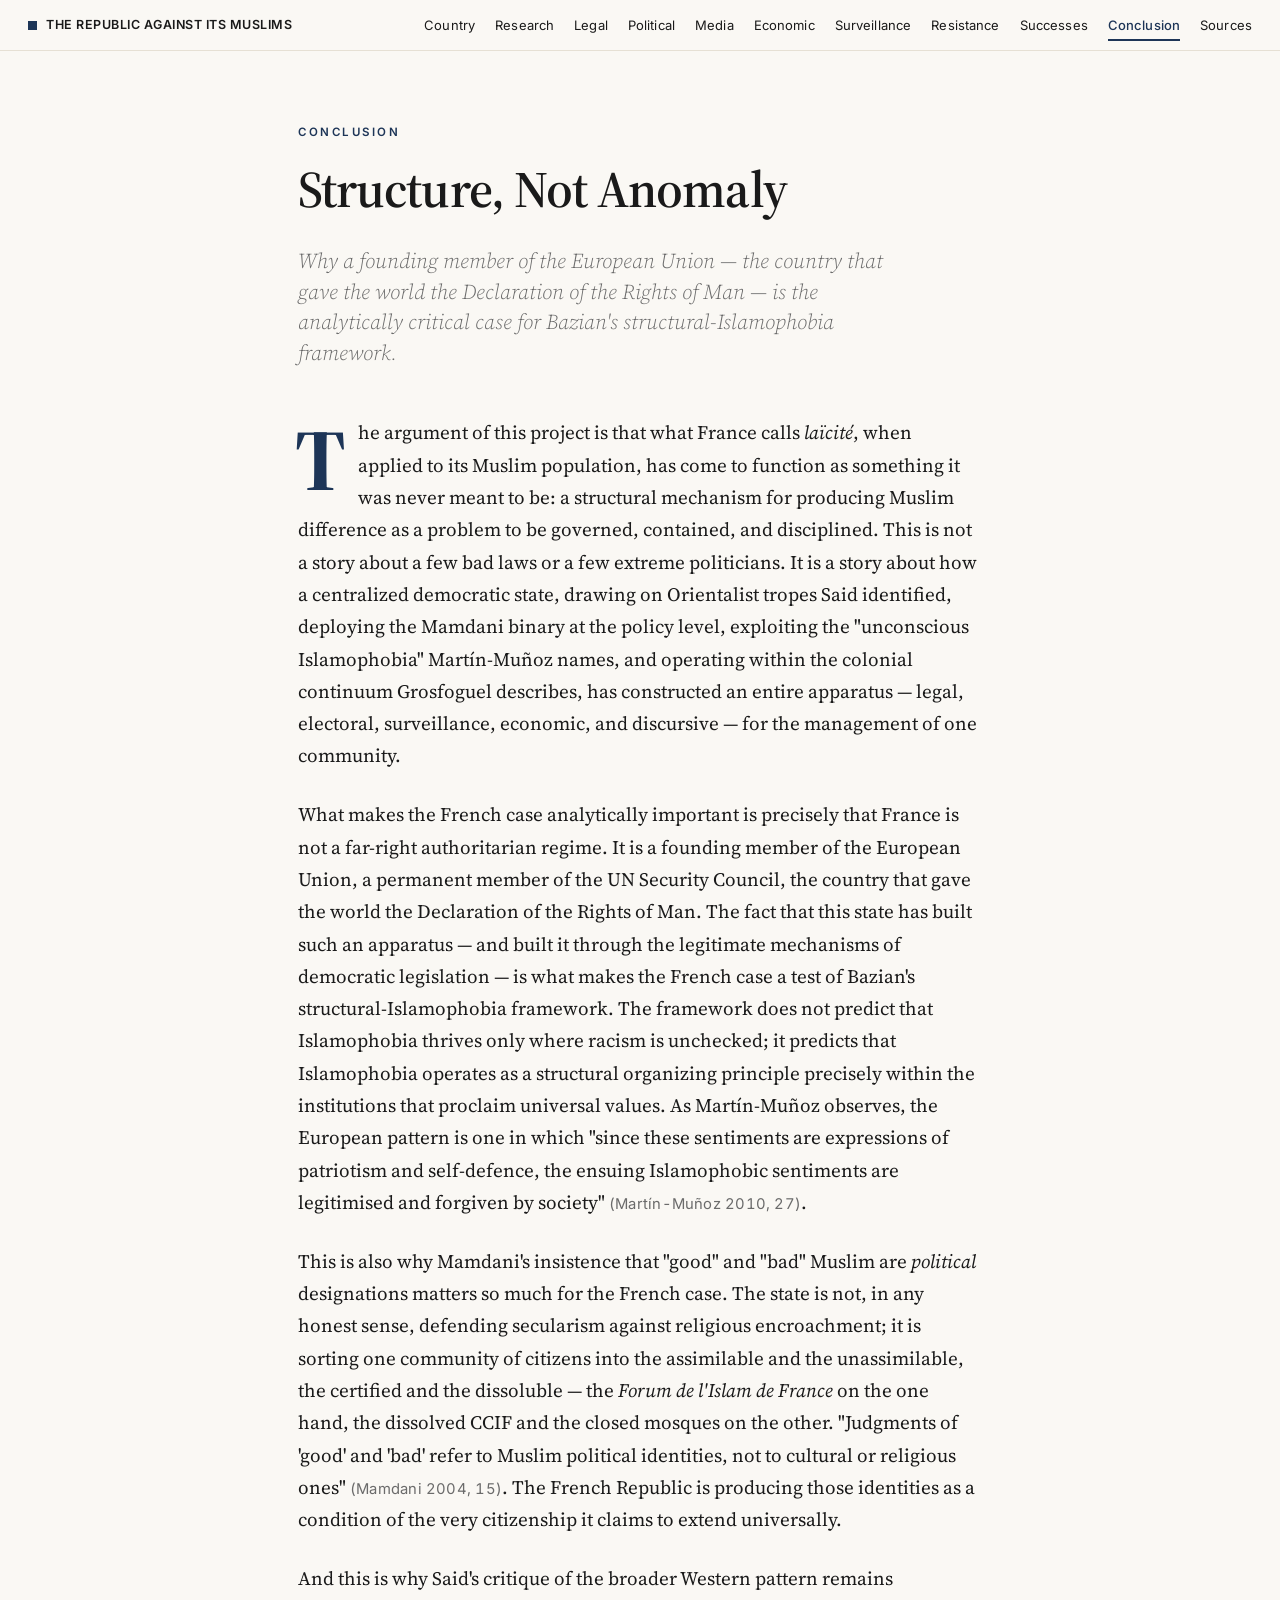
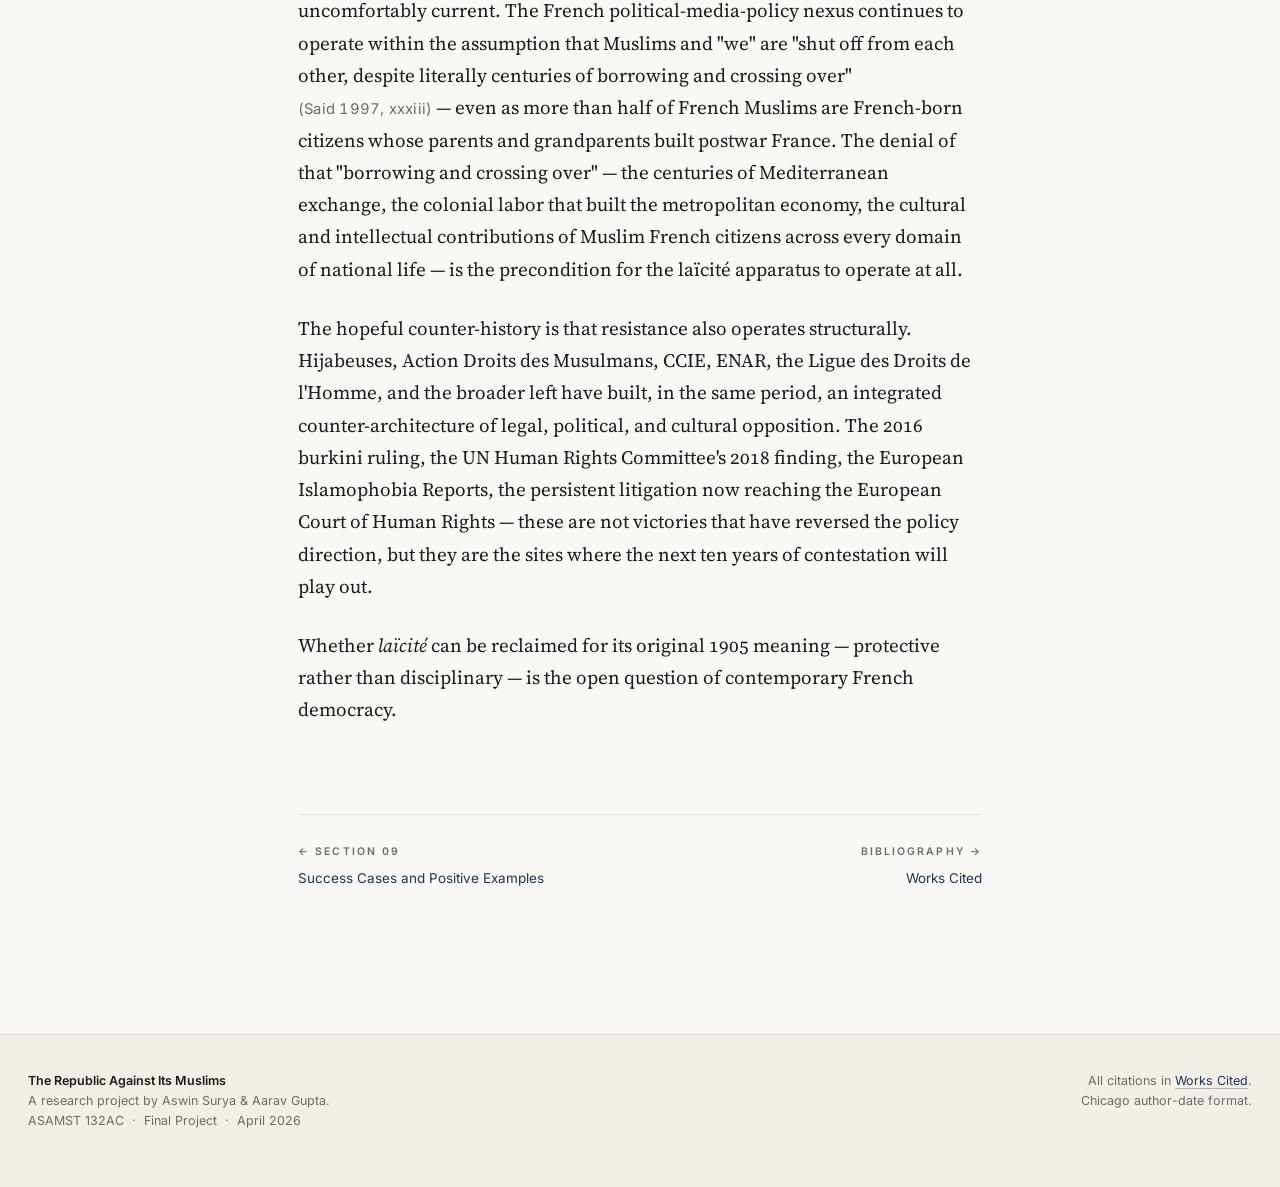
==== conclusion.html @ 01d6fddf "Initial commit: static site for ASAMST 132AC final project Multi-page editorial site presenting "The" ====
<!DOCTYPE html>
<html lang="en">
<head>
  <meta charset="utf-8">
  <meta name="viewport" content="width=device-width, initial-scale=1">
  <title>Conclusion: Structure, Not Anomaly · The Republic Against Its Muslims</title>
  <link rel="preconnect" href="https://fonts.googleapis.com">
  <link rel="preconnect" href="https://fonts.gstatic.com" crossorigin>
  <link href="https://fonts.googleapis.com/css2?family=Inter:wght@400;500;600&family=Source+Serif+4:ital,opsz,wght@0,8..60,300..700;1,8..60,300..700&display=swap" rel="stylesheet">
  <link rel="stylesheet" href="css/style.css">
</head>
<body>

<nav class="site-nav" aria-label="Primary">
  <div class="nav-inner">
    <a class="nav-brand" href="index.html"><span class="brand-mark"></span>The Republic Against Its Muslims</a>
    <button class="nav-toggle" aria-label="Toggle navigation" aria-controls="primary-nav-links"><span></span></button>
    <ul class="nav-links" id="primary-nav-links">
      <li><a href="country-profile.html">Country</a></li>
      <li><a href="research.html">Research</a></li>
      <li><a href="legal.html">Legal</a></li>
      <li><a href="political.html">Political</a></li>
      <li><a href="media.html">Media</a></li>
      <li><a href="economic.html">Economic</a></li>
      <li><a href="surveillance.html">Surveillance</a></li>
      <li><a href="counter-orgs.html">Resistance</a></li>
      <li><a href="success.html">Successes</a></li>
      <li><a href="conclusion.html" class="active">Conclusion</a></li>
      <li><a href="works-cited.html">Sources</a></li>
    </ul>
  </div>
</nav>

<main class="page">

  <span class="eyebrow">Conclusion</span>
  <h1>Structure, Not Anomaly</h1>
  <p class="deck">Why a founding member of the European Union — the country that gave the world the Declaration of the Rights of Man — is the analytically critical case for Bazian's structural-Islamophobia framework.</p>

  <p class="lede">The argument of this project is that what France calls <em>laïcité</em>, when applied to its Muslim population, has come to function as something it was never meant to be: a structural mechanism for producing Muslim difference as a problem to be governed, contained, and disciplined. This is not a story about a few bad laws or a few extreme politicians. It is a story about how a centralized democratic state, drawing on Orientalist tropes Said identified, deploying the Mamdani binary at the policy level, exploiting the "unconscious Islamophobia" Martín-Muñoz names, and operating within the colonial continuum Grosfoguel describes, has constructed an entire apparatus — legal, electoral, surveillance, economic, and discursive — for the management of one community.</p>

  <p>What makes the French case analytically important is precisely that France is not a far-right authoritarian regime. It is a founding member of the European Union, a permanent member of the UN Security Council, the country that gave the world the Declaration of the Rights of Man. The fact that this state has built such an apparatus — and built it through the legitimate mechanisms of democratic legislation — is what makes the French case a test of Bazian's structural-Islamophobia framework. The framework does not predict that Islamophobia thrives only where racism is unchecked; it predicts that Islamophobia operates as a structural organizing principle precisely within the institutions that proclaim universal values. As Martín-Muñoz observes, the European pattern is one in which "since these sentiments are expressions of patriotism and self-defence, the ensuing Islamophobic sentiments are legitimised and forgiven by society" <span class="cite">(Martín-Muñoz 2010, 27)</span>.</p>

  <p>This is also why Mamdani's insistence that "good" and "bad" Muslim are <em>political</em> designations matters so much for the French case. The state is not, in any honest sense, defending secularism against religious encroachment; it is sorting one community of citizens into the assimilable and the unassimilable, the certified and the dissoluble — the <em>Forum de l'Islam de France</em> on the one hand, the dissolved CCIF and the closed mosques on the other. "Judgments of 'good' and 'bad' refer to Muslim political identities, not to cultural or religious ones" <span class="cite">(Mamdani 2004, 15)</span>. The French Republic is producing those identities as a condition of the very citizenship it claims to extend universally.</p>

  <p>And this is why Said's critique of the broader Western pattern remains uncomfortably current. The French political-media-policy nexus continues to operate within the assumption that Muslims and "we" are "shut off from each other, despite literally centuries of borrowing and crossing over" <span class="cite">(Said 1997, xxxiii)</span> — even as more than half of French Muslims are French-born citizens whose parents and grandparents built postwar France. The denial of that "borrowing and crossing over" — the centuries of Mediterranean exchange, the colonial labor that built the metropolitan economy, the cultural and intellectual contributions of Muslim French citizens across every domain of national life — is the precondition for the laïcité apparatus to operate at all.</p>

  <p>The hopeful counter-history is that resistance also operates structurally. Hijabeuses, Action Droits des Musulmans, CCIE, ENAR, the Ligue des Droits de l'Homme, and the broader left have built, in the same period, an integrated counter-architecture of legal, political, and cultural opposition. The 2016 burkini ruling, the UN Human Rights Committee's 2018 finding, the European Islamophobia Reports, the persistent litigation now reaching the European Court of Human Rights — these are not victories that have reversed the policy direction, but they are the sites where the next ten years of contestation will play out.</p>

  <p>Whether <em>laïcité</em> can be reclaimed for its original 1905 meaning — protective rather than disciplinary — is the open question of contemporary French democracy.</p>

  <nav class="page-nav" aria-label="Section navigation">
    <a class="prev" href="success.html"><span class="label">← Section 09</span>Success Cases and Positive Examples</a>
    <a class="next" href="works-cited.html"><span class="label">Bibliography →</span>Works Cited</a>
  </nav>

</main>

<footer class="site-footer">
  <div class="footer-inner">
    <div>
      <strong>The Republic Against Its Muslims</strong><br>
      A research project by Aswin Surya &amp; Aarav Gupta.<br>
      ASAMST 132AC &nbsp;·&nbsp; Final Project &nbsp;·&nbsp; April 2026
    </div>
    <div class="footer-meta">
      All citations in <a href="works-cited.html">Works Cited</a>.<br>
      Chicago author-date format.
    </div>
  </div>
</footer>

<script src="js/nav.js"></script>
</body>
</html>
---- css/style.css ----
/* ============================================================
   The Republic Against Its Muslims — site styles
   Editorial / longform. Source Serif 4 + Inter. Republican blue.
   ============================================================ */

:root {
  --bg: #faf8f4;
  --bg-alt: #f3efe7;
  --text: #1a1a1a;
  --text-soft: #2a2a2a;
  --text-muted: #6b6b6b;
  --accent: #1d3557;
  --accent-deep: #0f2238;
  --accent-soft: #5b6f8c;
  --rule: #e6e0d4;
  --rule-strong: #c9c2b3;
  --warn: #8b3a2f;
  --serif: 'Source Serif 4', 'Source Serif Pro', Georgia, 'Times New Roman', serif;
  --sans: 'Inter', -apple-system, BlinkMacSystemFont, 'Helvetica Neue', Arial, sans-serif;
}

* { box-sizing: border-box; margin: 0; padding: 0; }

html {
  -webkit-text-size-adjust: 100%;
  scroll-behavior: smooth;
}

body {
  font-family: var(--serif);
  font-size: 19px;
  line-height: 1.7;
  color: var(--text);
  background: var(--bg);
  font-feature-settings: "kern" 1, "liga" 1, "onum" 1;
  -webkit-font-smoothing: antialiased;
  -moz-osx-font-smoothing: grayscale;
}

::selection {
  background: var(--accent);
  color: #fff;
}

a {
  color: var(--accent);
  text-decoration: underline;
  text-decoration-thickness: 1px;
  text-underline-offset: 3px;
  text-decoration-color: rgba(29, 53, 87, 0.35);
  transition: text-decoration-color 0.18s;
}

a:hover {
  text-decoration-color: var(--accent);
}

/* ============================================================
   Top navigation
   ============================================================ */

.site-nav {
  position: sticky;
  top: 0;
  z-index: 100;
  background: rgba(250, 248, 244, 0.96);
  backdrop-filter: saturate(140%) blur(10px);
  -webkit-backdrop-filter: saturate(140%) blur(10px);
  border-bottom: 1px solid var(--rule);
}

.nav-inner {
  max-width: 1400px;
  margin: 0 auto;
  padding: 14px 28px;
  display: flex;
  align-items: center;
  justify-content: space-between;
  gap: 28px;
}

.nav-brand {
  font-family: var(--sans);
  font-size: 12.5px;
  font-weight: 600;
  letter-spacing: 0.04em;
  text-transform: uppercase;
  color: var(--text);
  text-decoration: none;
  white-space: nowrap;
  display: flex;
  align-items: center;
  gap: 9px;
}

.nav-brand:hover { text-decoration: none; }

.brand-mark {
  display: inline-block;
  width: 9px;
  height: 9px;
  background: var(--accent);
}

.nav-links {
  display: flex;
  gap: 20px;
  list-style: none;
  font-family: var(--sans);
  font-size: 13px;
  letter-spacing: 0.01em;
  margin: 0;
  padding: 0;
}

.nav-links li { margin: 0; padding: 0; }

.nav-links a {
  color: var(--text);
  text-decoration: none;
  padding: 6px 0;
  border-bottom: 2px solid transparent;
  transition: border-color 0.18s, color 0.18s;
  white-space: nowrap;
}

.nav-links a:hover {
  color: var(--accent);
}

.nav-links a.active {
  border-bottom-color: var(--accent);
  color: var(--accent);
  font-weight: 500;
}

.nav-toggle {
  display: none;
  background: none;
  border: 1px solid var(--rule-strong);
  width: 40px;
  height: 40px;
  border-radius: 4px;
  cursor: pointer;
  align-items: center;
  justify-content: center;
  position: relative;
}

.nav-toggle span,
.nav-toggle span::before,
.nav-toggle span::after {
  display: block;
  width: 18px;
  height: 1.5px;
  background: var(--text);
  position: absolute;
  left: 50%;
  transform: translateX(-50%);
}

.nav-toggle span { top: 50%; transform: translate(-50%, -50%); }
.nav-toggle span::before { content: ''; top: -7px; }
.nav-toggle span::after { content: ''; top: 7px; }

@media (max-width: 1140px) {
  .nav-toggle { display: flex; }
  .nav-inner { position: relative; }
  .nav-links {
    display: none;
    position: absolute;
    top: 100%;
    left: 0;
    right: 0;
    flex-direction: column;
    background: var(--bg);
    border-bottom: 1px solid var(--rule);
    padding: 20px 28px 28px;
    gap: 14px;
    box-shadow: 0 8px 24px rgba(0,0,0,0.06);
  }
  .nav-links.open { display: flex; }
  .nav-links a { font-size: 14.5px; padding: 4px 0; }
}

/* ============================================================
   Page layout
   ============================================================ */

.page {
  max-width: 740px;
  margin: 0 auto;
  padding: 72px 28px 48px;
}

.page-wide {
  max-width: 1080px;
}

.eyebrow {
  font-family: var(--sans);
  font-size: 11.5px;
  font-weight: 600;
  letter-spacing: 0.22em;
  text-transform: uppercase;
  color: var(--accent);
  margin-bottom: 18px;
  display: block;
}

.page h1 {
  font-family: var(--serif);
  font-weight: 600;
  font-size: clamp(2.1rem, 4.4vw, 3.2rem);
  line-height: 1.12;
  letter-spacing: -0.018em;
  margin-bottom: 28px;
  color: var(--text);
}

.page > .subtitle,
.page .deck {
  font-family: var(--serif);
  font-style: italic;
  font-size: 1.32rem;
  font-weight: 300;
  line-height: 1.45;
  color: var(--text-muted);
  margin-bottom: 48px;
  max-width: 56ch;
}

.page h2 {
  font-family: var(--serif);
  font-weight: 600;
  font-size: 1.55rem;
  line-height: 1.3;
  letter-spacing: -0.005em;
  margin: 64px 0 20px;
  color: var(--text);
  max-width: 64ch;
}

.page h3 {
  font-family: var(--sans);
  font-weight: 600;
  font-size: 0.86rem;
  letter-spacing: 0.13em;
  text-transform: uppercase;
  color: var(--accent);
  margin: 44px 0 16px;
}

.page p {
  margin-bottom: 1.4em;
  max-width: 68ch;
}

.page p strong { font-weight: 600; }
.page p em { font-style: italic; }

/* Drop cap */
.lede::first-letter {
  font-family: var(--serif);
  font-weight: 700;
  font-size: 4.6em;
  float: left;
  line-height: 0.86;
  margin: 6px 12px -4px -3px;
  color: var(--accent);
}

/* Lists */
.page ul, .page ol {
  margin: 0 0 1.6em 1.4em;
  max-width: 66ch;
}

.page li {
  margin-bottom: 0.55em;
  padding-left: 4px;
  line-height: 1.65;
}

.page li::marker { color: var(--accent-soft); }

/* Horizontal rules */
hr.divider {
  border: none;
  border-top: 1px solid var(--rule);
  margin: 56px 0;
  max-width: 64ch;
}

/* ============================================================
   Blockquotes & pull-quotes
   ============================================================ */

blockquote {
  margin: 36px 0;
  padding: 4px 0 4px 30px;
  border-left: 3px solid var(--accent);
  font-style: italic;
  font-size: 1.06rem;
  line-height: 1.62;
  color: var(--text-soft);
  max-width: 64ch;
}

blockquote p {
  margin-bottom: 0.8em;
  max-width: none;
}

blockquote p:last-child { margin-bottom: 0; }

blockquote em { font-style: normal; }
blockquote strong { font-weight: 600; }

/* Hero blockquote on landing page — the visual anchor */
.hero-quote {
  margin: 64px 0;
  padding: 8px 0 8px 36px;
  border-left: 5px solid var(--accent);
  max-width: 820px;
  font-family: var(--serif);
  font-size: clamp(1.25rem, 2.2vw, 1.55rem);
  line-height: 1.42;
  font-weight: 500;
  font-style: normal;
  color: var(--text);
  letter-spacing: -0.005em;
}

.hero-quote p {
  margin-bottom: 0;
  max-width: none;
}

.hero-quote em { font-style: italic; font-weight: 500; }
.hero-quote strong { font-weight: 600; }

.hero-quote-label {
  display: block;
  font-family: var(--sans);
  font-size: 11px;
  font-weight: 600;
  letter-spacing: 0.22em;
  text-transform: uppercase;
  color: var(--accent);
  margin-bottom: 16px;
}

/* ============================================================
   Citations — inline (Author Year, page)
   ============================================================ */

.cite {
  font-family: var(--sans);
  font-size: 0.78em;
  font-feature-settings: "tnum" 1;
  letter-spacing: 0.015em;
  color: var(--text-muted);
  white-space: nowrap;
}

blockquote .cite { color: var(--accent-soft); font-style: normal; }

/* ============================================================
   Landing page
   ============================================================ */

.landing {
  max-width: 1080px;
  margin: 0 auto;
  padding: 64px 28px 48px;
}

.landing-hero h1 {
  font-family: var(--serif);
  font-weight: 700;
  font-size: clamp(2.6rem, 6.5vw, 4.6rem);
  line-height: 1.02;
  letter-spacing: -0.025em;
  max-width: 18ch;
  margin-bottom: 20px;
}

.landing-hero .subtitle {
  font-family: var(--serif);
  font-style: italic;
  font-weight: 300;
  font-size: clamp(1.2rem, 2.4vw, 1.7rem);
  line-height: 1.35;
  color: var(--text-muted);
  max-width: 48ch;
  margin-bottom: 0;
}

.landing-meta {
  margin-top: 28px;
  font-family: var(--sans);
  font-size: 12px;
  letter-spacing: 0.16em;
  text-transform: uppercase;
  color: var(--text-muted);
  display: flex;
  gap: 28px;
  flex-wrap: wrap;
}

.landing-meta span::before {
  content: '— ';
  color: var(--accent);
}

.landing-intro {
  margin-top: 56px;
  max-width: 700px;
}

.landing-intro p {
  font-size: 1.06rem;
  line-height: 1.72;
}

.landing-intro p:first-child::first-letter {
  font-family: var(--serif);
  font-weight: 700;
  font-size: 4.6em;
  float: left;
  line-height: 0.86;
  margin: 6px 12px -4px -3px;
  color: var(--accent);
}

/* Section grid — links to all sections */
.section-grid {
  display: grid;
  grid-template-columns: repeat(3, 1fr);
  gap: 0;
  margin-top: 80px;
  border-top: 1px solid var(--rule-strong);
}

@media (max-width: 900px) {
  .section-grid { grid-template-columns: repeat(2, 1fr); }
}

@media (max-width: 560px) {
  .section-grid { grid-template-columns: 1fr; }
}

.section-grid a {
  text-decoration: none;
  color: var(--text);
  padding: 24px 22px 28px 0;
  border-bottom: 1px solid var(--rule);
  display: block;
  transition: background 0.2s, padding 0.2s;
  border-right: 1px solid var(--rule);
}

.section-grid a:nth-child(3n) { border-right: none; }

@media (max-width: 900px) {
  .section-grid a { border-right: 1px solid var(--rule); }
  .section-grid a:nth-child(3n) { border-right: 1px solid var(--rule); }
  .section-grid a:nth-child(2n) { border-right: none; }
}

@media (max-width: 560px) {
  .section-grid a { border-right: none !important; }
}

.section-grid a:hover {
  background: var(--bg-alt);
  padding-left: 12px;
  padding-right: 10px;
}

.section-grid .num {
  font-family: var(--sans);
  font-size: 11px;
  font-weight: 600;
  letter-spacing: 0.2em;
  text-transform: uppercase;
  color: var(--accent);
  display: block;
  margin-bottom: 8px;
}

.section-grid .title {
  font-family: var(--serif);
  font-size: 1.12rem;
  font-weight: 500;
  line-height: 1.3;
  display: block;
  margin-bottom: 6px;
}

.section-grid .blurb {
  font-family: var(--sans);
  font-size: 13px;
  line-height: 1.5;
  color: var(--text-muted);
}

/* Contributors block */
.contributors {
  margin: 96px 0 24px;
  padding: 36px 0 0;
  border-top: 1px solid var(--rule-strong);
}

.contributors-label {
  font-family: var(--sans);
  font-size: 11px;
  font-weight: 600;
  letter-spacing: 0.22em;
  text-transform: uppercase;
  color: var(--accent);
  margin-bottom: 18px;
}

.contributors-list {
  display: flex;
  flex-wrap: wrap;
  gap: 14px 28px;
  margin: 0;
  padding: 0;
  list-style: none;
}

.contributors-list li {
  font-family: var(--serif);
  font-size: 1.18rem;
  font-weight: 500;
  color: var(--text);
  margin: 0;
  padding: 0;
}

.contributors-list .placeholder {
  font-family: var(--sans);
  font-style: italic;
  font-size: 0.95rem;
  font-weight: 400;
  color: var(--warn);
  border: 1px dashed var(--warn);
  padding: 4px 10px;
  border-radius: 2px;
  background: rgba(139, 58, 47, 0.04);
}

/* Course / submission line on landing */
.landing-course {
  margin-top: 44px;
  padding-top: 24px;
  border-top: 1px solid var(--rule);
  font-family: var(--sans);
  font-size: 12.5px;
  color: var(--text-muted);
  letter-spacing: 0.04em;
}

.landing-course strong { color: var(--text); font-weight: 600; }

/* ============================================================
   Page-bottom prev/next nav
   ============================================================ */

.page-nav {
  margin-top: 88px;
  padding-top: 28px;
  border-top: 1px solid var(--rule);
  display: flex;
  justify-content: space-between;
  gap: 32px;
  font-family: var(--sans);
  font-size: 13.5px;
}

.page-nav a {
  color: var(--accent);
  text-decoration: none;
  display: block;
  flex: 1;
}

.page-nav a:hover { text-decoration: underline; }

.page-nav .label {
  display: block;
  font-size: 10.5px;
  font-weight: 600;
  letter-spacing: 0.2em;
  text-transform: uppercase;
  color: var(--text-muted);
  margin-bottom: 6px;
}

.page-nav .next {
  text-align: right;
}

.page-nav .placeholder-link {
  color: var(--text-muted);
  pointer-events: none;
}

/* ============================================================
   Works cited / bibliography
   ============================================================ */

.bibliography {
  font-size: 16px;
  line-height: 1.55;
}

.bibliography ul {
  list-style: none;
  margin: 0;
}

.bibliography li {
  padding-left: 2.2em;
  text-indent: -2.2em;
  margin-bottom: 1em;
  max-width: 78ch;
  font-family: var(--serif);
}

.bibliography li em { font-style: italic; }

.bib-section h2 {
  font-family: var(--sans);
  font-size: 0.78rem;
  letter-spacing: 0.18em;
  text-transform: uppercase;
  color: var(--accent);
  font-weight: 600;
  margin: 56px 0 24px;
  padding-bottom: 12px;
  border-bottom: 1px solid var(--rule);
}

.bib-section:first-of-type h2 { margin-top: 24px; }

/* ============================================================
   Footer
   ============================================================ */

.site-footer {
  border-top: 1px solid var(--rule);
  margin-top: 96px;
  padding: 36px 28px 56px;
  font-family: var(--sans);
  font-size: 12.5px;
  color: var(--text-muted);
  background: var(--bg-alt);
}

.footer-inner {
  max-width: 1400px;
  margin: 0 auto;
  display: flex;
  justify-content: space-between;
  flex-wrap: wrap;
  gap: 24px;
  line-height: 1.6;
}

.footer-inner > div { max-width: 50ch; }

.footer-inner strong { color: var(--text); font-weight: 600; }

.footer-inner a {
  color: var(--accent);
  text-decoration: none;
  border-bottom: 1px solid rgba(29, 53, 87, 0.3);
}

.footer-inner a:hover {
  border-bottom-color: var(--accent);
}

.footer-meta {
  text-align: right;
}

@media (max-width: 600px) {
  .footer-meta { text-align: left; }
}

/* ============================================================
   Mobile
   ============================================================ */

@media (max-width: 720px) {
  body { font-size: 17px; }
  .page { padding: 44px 22px 40px; }
  .page h1 { font-size: 2rem; }
  .page h2 { font-size: 1.3rem; margin-top: 48px; }
  .page h3 { font-size: 0.78rem; margin-top: 32px; }
  blockquote { padding-left: 18px; font-size: 1rem; margin: 28px 0; }
  .hero-quote { font-size: 1.18rem; padding-left: 22px; margin: 40px 0; }
  .lede::first-letter, .landing-intro p:first-child::first-letter { font-size: 3.6em; }
  .footer-inner { flex-direction: column; gap: 12px; }
  .landing { padding: 40px 22px 24px; }
  .landing-hero h1 { font-size: 2.4rem; }
  .landing-hero .subtitle { font-size: 1.15rem; }
  .contributors { margin: 64px 0 24px; }
}

/* ============================================================
   Subtle entrance animation
   ============================================================ */

@media (prefers-reduced-motion: no-preference) {
  .page > *, .landing > * {
    animation: rise 0.55s cubic-bezier(0.2, 0.7, 0.3, 1) backwards;
  }
  .page > *:nth-child(1), .landing > *:nth-child(1) { animation-delay: 0s; }
  .page > *:nth-child(2), .landing > *:nth-child(2) { animation-delay: 0.05s; }
  .page > *:nth-child(3), .landing > *:nth-child(3) { animation-delay: 0.1s; }
  .page > *:nth-child(4), .landing > *:nth-child(4) { animation-delay: 0.14s; }
  .page > *:nth-child(5), .landing > *:nth-child(5) { animation-delay: 0.18s; }
}

@keyframes rise {
  from { opacity: 0; transform: translateY(10px); }
  to   { opacity: 1; transform: translateY(0); }
}
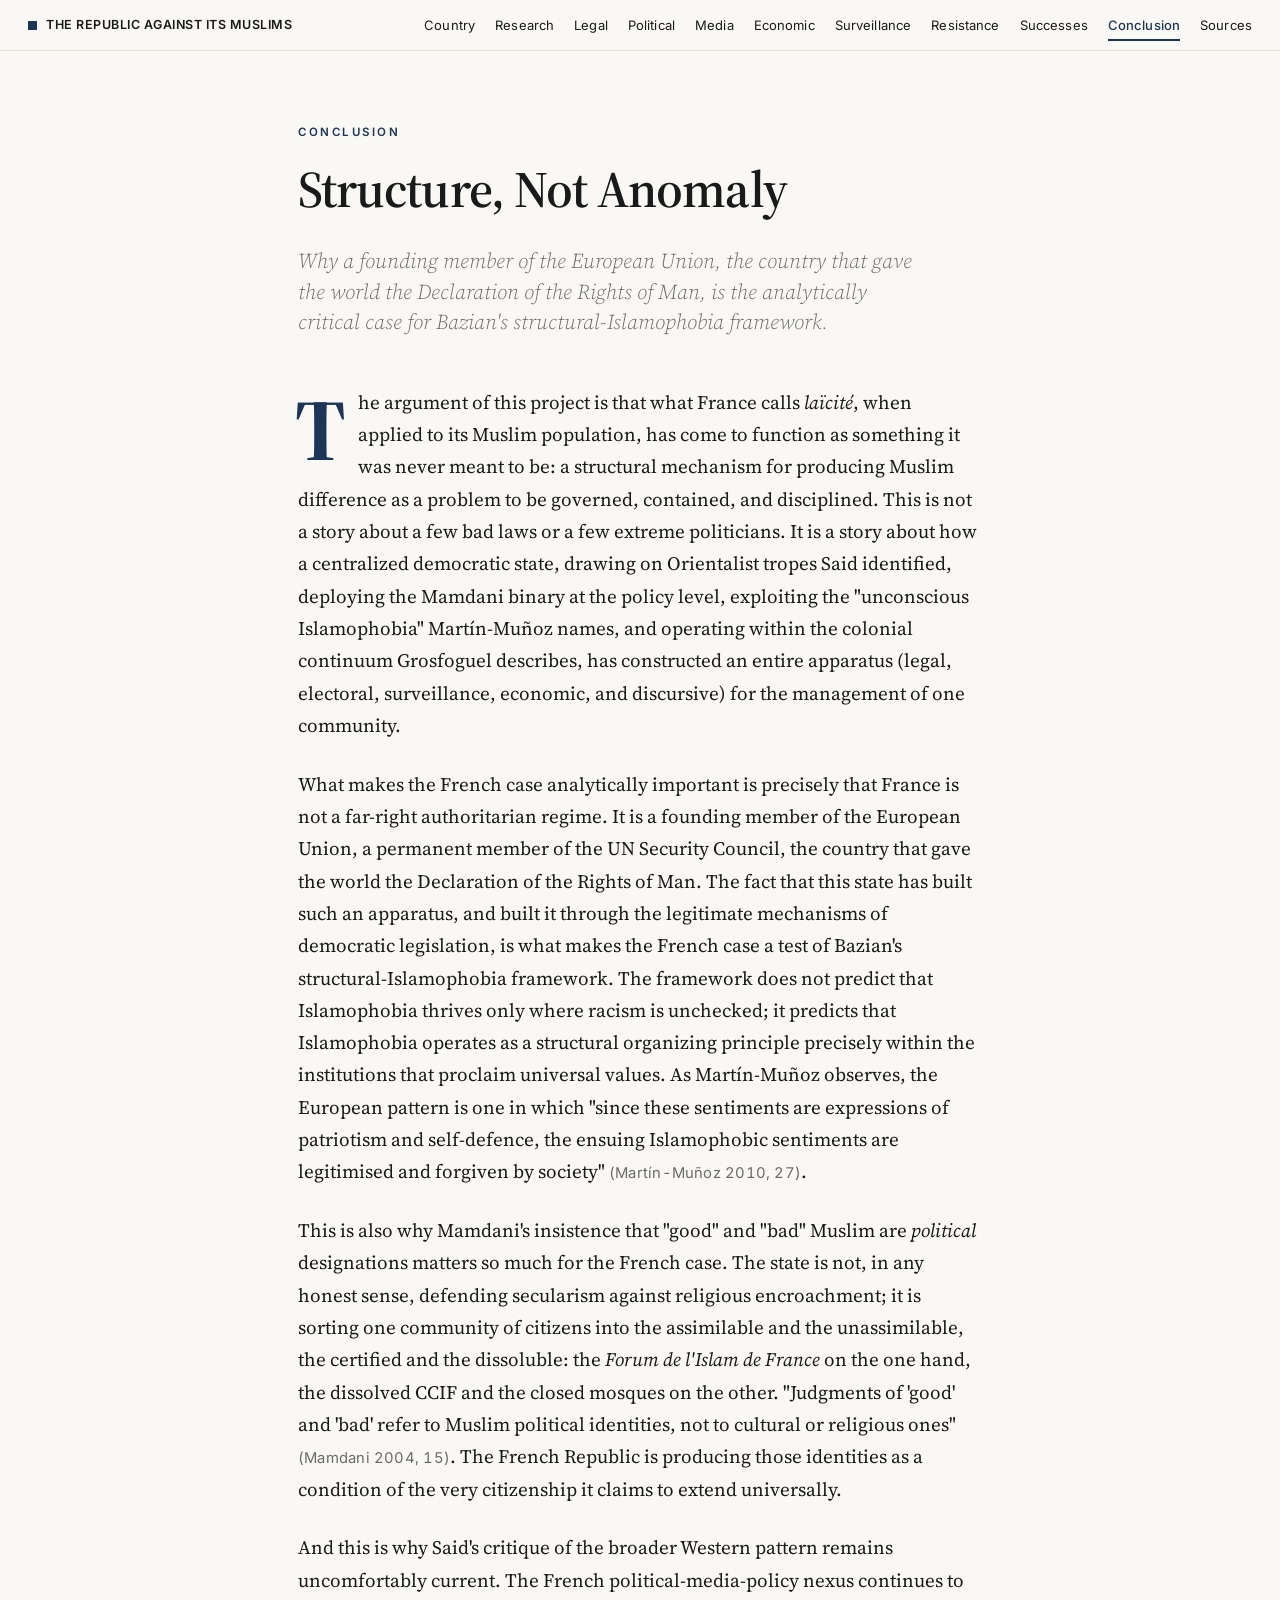
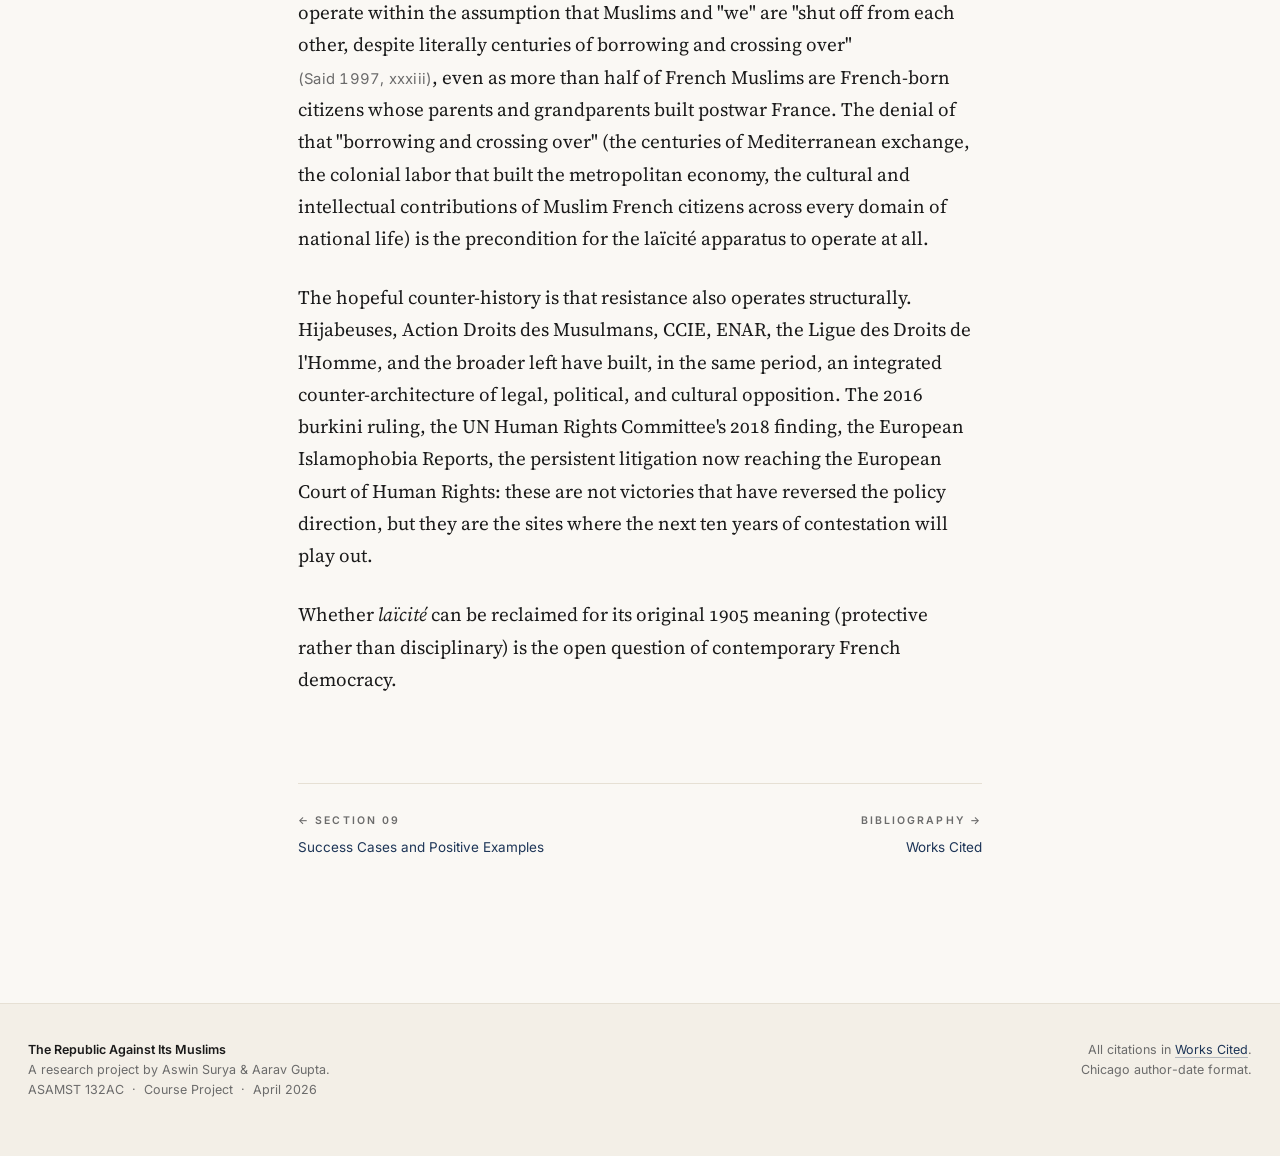
==== commit 2a1c5394: "Add images, visualizations, and editorial polish - 7 Wikimedia Commons images placed and credited (G" ====
--- a/conclusion.html
+++ b/conclusion.html
@@ -35,19 +35,19 @@
 
   <span class="eyebrow">Conclusion</span>
   <h1>Structure, Not Anomaly</h1>
-  <p class="deck">Why a founding member of the European Union — the country that gave the world the Declaration of the Rights of Man — is the analytically critical case for Bazian's structural-Islamophobia framework.</p>
+  <p class="deck">Why a founding member of the European Union, the country that gave the world the Declaration of the Rights of Man, is the analytically critical case for Bazian's structural-Islamophobia framework.</p>
 
-  <p class="lede">The argument of this project is that what France calls <em>laïcité</em>, when applied to its Muslim population, has come to function as something it was never meant to be: a structural mechanism for producing Muslim difference as a problem to be governed, contained, and disciplined. This is not a story about a few bad laws or a few extreme politicians. It is a story about how a centralized democratic state, drawing on Orientalist tropes Said identified, deploying the Mamdani binary at the policy level, exploiting the "unconscious Islamophobia" Martín-Muñoz names, and operating within the colonial continuum Grosfoguel describes, has constructed an entire apparatus — legal, electoral, surveillance, economic, and discursive — for the management of one community.</p>
+  <p class="lede">The argument of this project is that what France calls <em>laïcité</em>, when applied to its Muslim population, has come to function as something it was never meant to be: a structural mechanism for producing Muslim difference as a problem to be governed, contained, and disciplined. This is not a story about a few bad laws or a few extreme politicians. It is a story about how a centralized democratic state, drawing on Orientalist tropes Said identified, deploying the Mamdani binary at the policy level, exploiting the "unconscious Islamophobia" Martín-Muñoz names, and operating within the colonial continuum Grosfoguel describes, has constructed an entire apparatus (legal, electoral, surveillance, economic, and discursive) for the management of one community.</p>
 
-  <p>What makes the French case analytically important is precisely that France is not a far-right authoritarian regime. It is a founding member of the European Union, a permanent member of the UN Security Council, the country that gave the world the Declaration of the Rights of Man. The fact that this state has built such an apparatus — and built it through the legitimate mechanisms of democratic legislation — is what makes the French case a test of Bazian's structural-Islamophobia framework. The framework does not predict that Islamophobia thrives only where racism is unchecked; it predicts that Islamophobia operates as a structural organizing principle precisely within the institutions that proclaim universal values. As Martín-Muñoz observes, the European pattern is one in which "since these sentiments are expressions of patriotism and self-defence, the ensuing Islamophobic sentiments are legitimised and forgiven by society" <span class="cite">(Martín-Muñoz 2010, 27)</span>.</p>
+  <p>What makes the French case analytically important is precisely that France is not a far-right authoritarian regime. It is a founding member of the European Union, a permanent member of the UN Security Council, the country that gave the world the Declaration of the Rights of Man. The fact that this state has built such an apparatus, and built it through the legitimate mechanisms of democratic legislation, is what makes the French case a test of Bazian's structural-Islamophobia framework. The framework does not predict that Islamophobia thrives only where racism is unchecked; it predicts that Islamophobia operates as a structural organizing principle precisely within the institutions that proclaim universal values. As Martín-Muñoz observes, the European pattern is one in which "since these sentiments are expressions of patriotism and self-defence, the ensuing Islamophobic sentiments are legitimised and forgiven by society" <span class="cite">(Martín-Muñoz 2010, 27)</span>.</p>
 
-  <p>This is also why Mamdani's insistence that "good" and "bad" Muslim are <em>political</em> designations matters so much for the French case. The state is not, in any honest sense, defending secularism against religious encroachment; it is sorting one community of citizens into the assimilable and the unassimilable, the certified and the dissoluble — the <em>Forum de l'Islam de France</em> on the one hand, the dissolved CCIF and the closed mosques on the other. "Judgments of 'good' and 'bad' refer to Muslim political identities, not to cultural or religious ones" <span class="cite">(Mamdani 2004, 15)</span>. The French Republic is producing those identities as a condition of the very citizenship it claims to extend universally.</p>
+  <p>This is also why Mamdani's insistence that "good" and "bad" Muslim are <em>political</em> designations matters so much for the French case. The state is not, in any honest sense, defending secularism against religious encroachment; it is sorting one community of citizens into the assimilable and the unassimilable, the certified and the dissoluble: the <em>Forum de l'Islam de France</em> on the one hand, the dissolved CCIF and the closed mosques on the other. "Judgments of 'good' and 'bad' refer to Muslim political identities, not to cultural or religious ones" <span class="cite">(Mamdani 2004, 15)</span>. The French Republic is producing those identities as a condition of the very citizenship it claims to extend universally.</p>
 
-  <p>And this is why Said's critique of the broader Western pattern remains uncomfortably current. The French political-media-policy nexus continues to operate within the assumption that Muslims and "we" are "shut off from each other, despite literally centuries of borrowing and crossing over" <span class="cite">(Said 1997, xxxiii)</span> — even as more than half of French Muslims are French-born citizens whose parents and grandparents built postwar France. The denial of that "borrowing and crossing over" — the centuries of Mediterranean exchange, the colonial labor that built the metropolitan economy, the cultural and intellectual contributions of Muslim French citizens across every domain of national life — is the precondition for the laïcité apparatus to operate at all.</p>
+  <p>And this is why Said's critique of the broader Western pattern remains uncomfortably current. The French political-media-policy nexus continues to operate within the assumption that Muslims and "we" are "shut off from each other, despite literally centuries of borrowing and crossing over" <span class="cite">(Said 1997, xxxiii)</span>, even as more than half of French Muslims are French-born citizens whose parents and grandparents built postwar France. The denial of that "borrowing and crossing over" (the centuries of Mediterranean exchange, the colonial labor that built the metropolitan economy, the cultural and intellectual contributions of Muslim French citizens across every domain of national life) is the precondition for the laïcité apparatus to operate at all.</p>
 
-  <p>The hopeful counter-history is that resistance also operates structurally. Hijabeuses, Action Droits des Musulmans, CCIE, ENAR, the Ligue des Droits de l'Homme, and the broader left have built, in the same period, an integrated counter-architecture of legal, political, and cultural opposition. The 2016 burkini ruling, the UN Human Rights Committee's 2018 finding, the European Islamophobia Reports, the persistent litigation now reaching the European Court of Human Rights — these are not victories that have reversed the policy direction, but they are the sites where the next ten years of contestation will play out.</p>
+  <p>The hopeful counter-history is that resistance also operates structurally. Hijabeuses, Action Droits des Musulmans, CCIE, ENAR, the Ligue des Droits de l'Homme, and the broader left have built, in the same period, an integrated counter-architecture of legal, political, and cultural opposition. The 2016 burkini ruling, the UN Human Rights Committee's 2018 finding, the European Islamophobia Reports, the persistent litigation now reaching the European Court of Human Rights: these are not victories that have reversed the policy direction, but they are the sites where the next ten years of contestation will play out.</p>
 
-  <p>Whether <em>laïcité</em> can be reclaimed for its original 1905 meaning — protective rather than disciplinary — is the open question of contemporary French democracy.</p>
+  <p>Whether <em>laïcité</em> can be reclaimed for its original 1905 meaning (protective rather than disciplinary) is the open question of contemporary French democracy.</p>
 
   <nav class="page-nav" aria-label="Section navigation">
     <a class="prev" href="success.html"><span class="label">← Section 09</span>Success Cases and Positive Examples</a>
@@ -61,7 +61,7 @@
     <div>
       <strong>The Republic Against Its Muslims</strong><br>
       A research project by Aswin Surya &amp; Aarav Gupta.<br>
-      ASAMST 132AC &nbsp;·&nbsp; Final Project &nbsp;·&nbsp; April 2026
+      ASAMST 132AC &nbsp;·&nbsp; Course Project &nbsp;·&nbsp; April 2026
     </div>
     <div class="footer-meta">
       All citations in <a href="works-cited.html">Works Cited</a>.<br>
--- a/css/style.css
+++ b/css/style.css
@@ -397,8 +397,24 @@
   margin-bottom: 0;
 }
 
+.byline {
+  margin-top: 24px;
+  font-family: var(--serif);
+  font-size: 1.15rem;
+  font-style: italic;
+  font-weight: 400;
+  color: var(--text-soft);
+  letter-spacing: -0.005em;
+}
+
+.byline strong {
+  font-weight: 600;
+  font-style: normal;
+  color: var(--text);
+}
+
 .landing-meta {
-  margin-top: 28px;
+  margin-top: 22px;
   font-family: var(--sans);
   font-size: 12px;
   letter-spacing: 0.16em;
@@ -565,6 +581,391 @@
 }
 
 .landing-course strong { color: var(--text); font-weight: 600; }
+
+/* ============================================================
+   Figures (images with caption + credit)
+   ============================================================ */
+
+.figure {
+  margin: 56px 0;
+  max-width: 740px;
+}
+
+.figure img {
+  display: block;
+  width: 100%;
+  height: auto;
+  border: 1px solid var(--rule);
+  background: var(--bg-alt);
+}
+
+.figure figcaption {
+  margin-top: 14px;
+  font-family: var(--serif);
+  font-size: 0.94rem;
+  line-height: 1.55;
+  color: var(--text-soft);
+  font-style: italic;
+  max-width: 64ch;
+}
+
+.figure .credit {
+  display: block;
+  margin-top: 10px;
+  font-family: var(--sans);
+  font-style: normal;
+  font-size: 11px;
+  font-weight: 500;
+  letter-spacing: 0.14em;
+  text-transform: uppercase;
+  color: var(--text-muted);
+}
+
+@media (max-width: 720px) {
+  .figure { margin: 40px 0; }
+  .figure figcaption { font-size: 0.88rem; }
+}
+
+/* ============================================================
+   Triptych — three-up image grid (e.g. political portraits)
+   ============================================================ */
+
+.triptych {
+  margin: 56px 0;
+  max-width: 920px;
+}
+
+.triptych-grid {
+  display: grid;
+  grid-template-columns: repeat(3, 1fr);
+  gap: 14px;
+  margin: 0;
+  padding: 0;
+  list-style: none;
+}
+
+.triptych-grid figure {
+  margin: 0;
+}
+
+.triptych-grid img {
+  display: block;
+  width: 100%;
+  height: 320px;
+  object-fit: cover;
+  object-position: center top;
+  border: 1px solid var(--rule);
+  background: var(--bg-alt);
+}
+
+.triptych-grid figcaption {
+  margin-top: 10px;
+  font-family: var(--sans);
+  font-size: 12px;
+  font-weight: 600;
+  letter-spacing: 0.04em;
+  color: var(--text);
+  line-height: 1.4;
+}
+
+.triptych-grid .credit {
+  display: block;
+  margin-top: 4px;
+  font-family: var(--sans);
+  font-size: 10px;
+  font-weight: 500;
+  letter-spacing: 0.12em;
+  text-transform: uppercase;
+  color: var(--text-muted);
+}
+
+.triptych-caption {
+  margin-top: 22px;
+  font-family: var(--serif);
+  font-style: italic;
+  font-size: 0.96rem;
+  line-height: 1.55;
+  color: var(--text-soft);
+  max-width: 64ch;
+}
+
+@media (max-width: 720px) {
+  .triptych-grid { grid-template-columns: 1fr; }
+  .triptych-grid img { height: 280px; }
+}
+
+/* ============================================================
+   Timeline — vertical legal-architecture timeline
+   ============================================================ */
+
+.timeline {
+  margin: 64px 0 56px;
+  max-width: 760px;
+}
+
+.timeline-heading {
+  font-family: var(--sans);
+  font-size: 12px;
+  font-weight: 600;
+  letter-spacing: 0.18em;
+  text-transform: uppercase;
+  color: var(--accent);
+  margin-bottom: 28px;
+}
+
+.timeline-list {
+  list-style: none;
+  margin: 0;
+  padding: 0;
+  position: relative;
+  max-width: 720px;
+}
+
+.timeline-list::before {
+  content: '';
+  position: absolute;
+  left: 78px;
+  top: 8px;
+  bottom: 8px;
+  width: 1px;
+  background: var(--rule-strong);
+}
+
+.timeline-list li {
+  position: relative;
+  padding: 0 0 26px 110px;
+  margin: 0;
+  list-style: none;
+}
+
+.timeline-list li::before {
+  content: '';
+  position: absolute;
+  left: 74px;
+  top: 8px;
+  width: 9px;
+  height: 9px;
+  background: var(--accent);
+  border-radius: 50%;
+  border: 2px solid var(--bg);
+  box-shadow: 0 0 0 1px var(--accent);
+}
+
+.timeline-list li.tl-protective::before {
+  background: #2d6a4f;
+  box-shadow: 0 0 0 1px #2d6a4f;
+}
+
+.timeline-list .year {
+  position: absolute;
+  left: 0;
+  top: 0;
+  width: 64px;
+  font-family: var(--sans);
+  font-size: 14px;
+  font-weight: 600;
+  color: var(--accent);
+  letter-spacing: 0.04em;
+}
+
+.timeline-list .event {
+  display: block;
+  font-family: var(--serif);
+  font-size: 1.02rem;
+  line-height: 1.5;
+  color: var(--text);
+}
+
+.timeline-list .tag {
+  display: inline-block;
+  margin-top: 8px;
+  font-family: var(--sans);
+  font-size: 10px;
+  font-weight: 600;
+  letter-spacing: 0.16em;
+  text-transform: uppercase;
+  padding: 2px 9px;
+  border: 1px solid var(--rule-strong);
+  color: var(--text-muted);
+}
+
+.timeline-list .tag-protective {
+  color: #2d6a4f;
+  border-color: #2d6a4f;
+}
+
+.timeline-list .tag-restrictive {
+  color: var(--warn);
+  border-color: var(--warn);
+}
+
+.timeline-list .tag-surveillance {
+  color: var(--warn);
+  border-color: var(--warn);
+}
+
+@media (max-width: 720px) {
+  .timeline-list::before { left: 62px; }
+  .timeline-list li { padding-left: 88px; }
+  .timeline-list li::before { left: 58px; }
+  .timeline-list .year { width: 50px; font-size: 13px; }
+  .timeline-list .event { font-size: 0.95rem; }
+}
+
+/* ============================================================
+   Bar charts — empirical data visualization
+   ============================================================ */
+
+.chart {
+  margin: 56px 0;
+  max-width: 720px;
+  padding: 28px 0 24px;
+  border-top: 1px solid var(--rule-strong);
+  border-bottom: 1px solid var(--rule);
+}
+
+.chart-title {
+  font-family: var(--sans);
+  font-size: 12px;
+  font-weight: 600;
+  letter-spacing: 0.18em;
+  text-transform: uppercase;
+  color: var(--accent);
+  margin-bottom: 6px;
+  display: block;
+}
+
+.chart-subtitle {
+  font-family: var(--serif);
+  font-style: italic;
+  font-size: 0.96rem;
+  color: var(--text-soft);
+  margin-bottom: 24px;
+  max-width: 60ch;
+  display: block;
+}
+
+.bars {
+  list-style: none;
+  margin: 0;
+  padding: 0;
+  display: flex;
+  flex-direction: column;
+  gap: 12px;
+}
+
+.bars li {
+  display: grid;
+  grid-template-columns: minmax(180px, 1fr) 2fr;
+  gap: 18px;
+  align-items: center;
+  padding: 0;
+  margin: 0;
+  list-style: none;
+}
+
+.bar-label {
+  font-family: var(--serif);
+  font-size: 0.92rem;
+  line-height: 1.35;
+  color: var(--text-soft);
+}
+
+.bar-track {
+  position: relative;
+  height: 22px;
+  background: var(--bg-alt);
+  display: flex;
+  align-items: center;
+}
+
+.bar-fill {
+  display: block;
+  height: 100%;
+  background: var(--accent);
+}
+
+.bar-pct {
+  position: absolute;
+  right: 8px;
+  font-family: var(--sans);
+  font-size: 12px;
+  font-weight: 600;
+  font-feature-settings: "tnum" 1;
+  color: var(--text);
+}
+
+.chart-source {
+  margin-top: 22px;
+  font-family: var(--sans);
+  font-size: 11px;
+  color: var(--text-muted);
+  letter-spacing: 0.04em;
+  line-height: 1.5;
+}
+
+@media (max-width: 720px) {
+  .bars li { grid-template-columns: 1fr; gap: 4px; }
+  .bar-label { font-size: 0.85rem; }
+}
+
+/* ============================================================
+   Actor-quote — political figures' own words as rhetorical evidence
+   ============================================================ */
+
+.actor-quote {
+  margin: 36px 0;
+  padding: 22px 0 22px;
+  border-top: 2px solid var(--accent);
+  border-bottom: 1px solid var(--rule-strong);
+  max-width: 640px;
+}
+
+.actor-meta {
+  display: flex;
+  justify-content: space-between;
+  align-items: baseline;
+  margin-bottom: 14px;
+  gap: 12px;
+}
+
+.actor-name {
+  font-family: var(--sans);
+  font-size: 11px;
+  font-weight: 700;
+  letter-spacing: 0.18em;
+  text-transform: uppercase;
+  color: var(--accent);
+}
+
+.actor-tag {
+  font-family: var(--sans);
+  font-size: 10px;
+  font-weight: 500;
+  letter-spacing: 0.14em;
+  text-transform: uppercase;
+  color: var(--text-muted);
+}
+
+.actor-words {
+  font-family: var(--serif);
+  font-size: 1.22rem;
+  font-weight: 500;
+  line-height: 1.42;
+  color: var(--text);
+  margin: 0;
+  letter-spacing: -0.005em;
+}
+
+.actor-source {
+  margin-top: 14px;
+  font-family: var(--sans);
+  font-style: italic;
+  font-size: 11.5px;
+  color: var(--text-muted);
+  letter-spacing: 0.02em;
+  line-height: 1.5;
+}
 
 /* ============================================================
    Page-bottom prev/next nav
